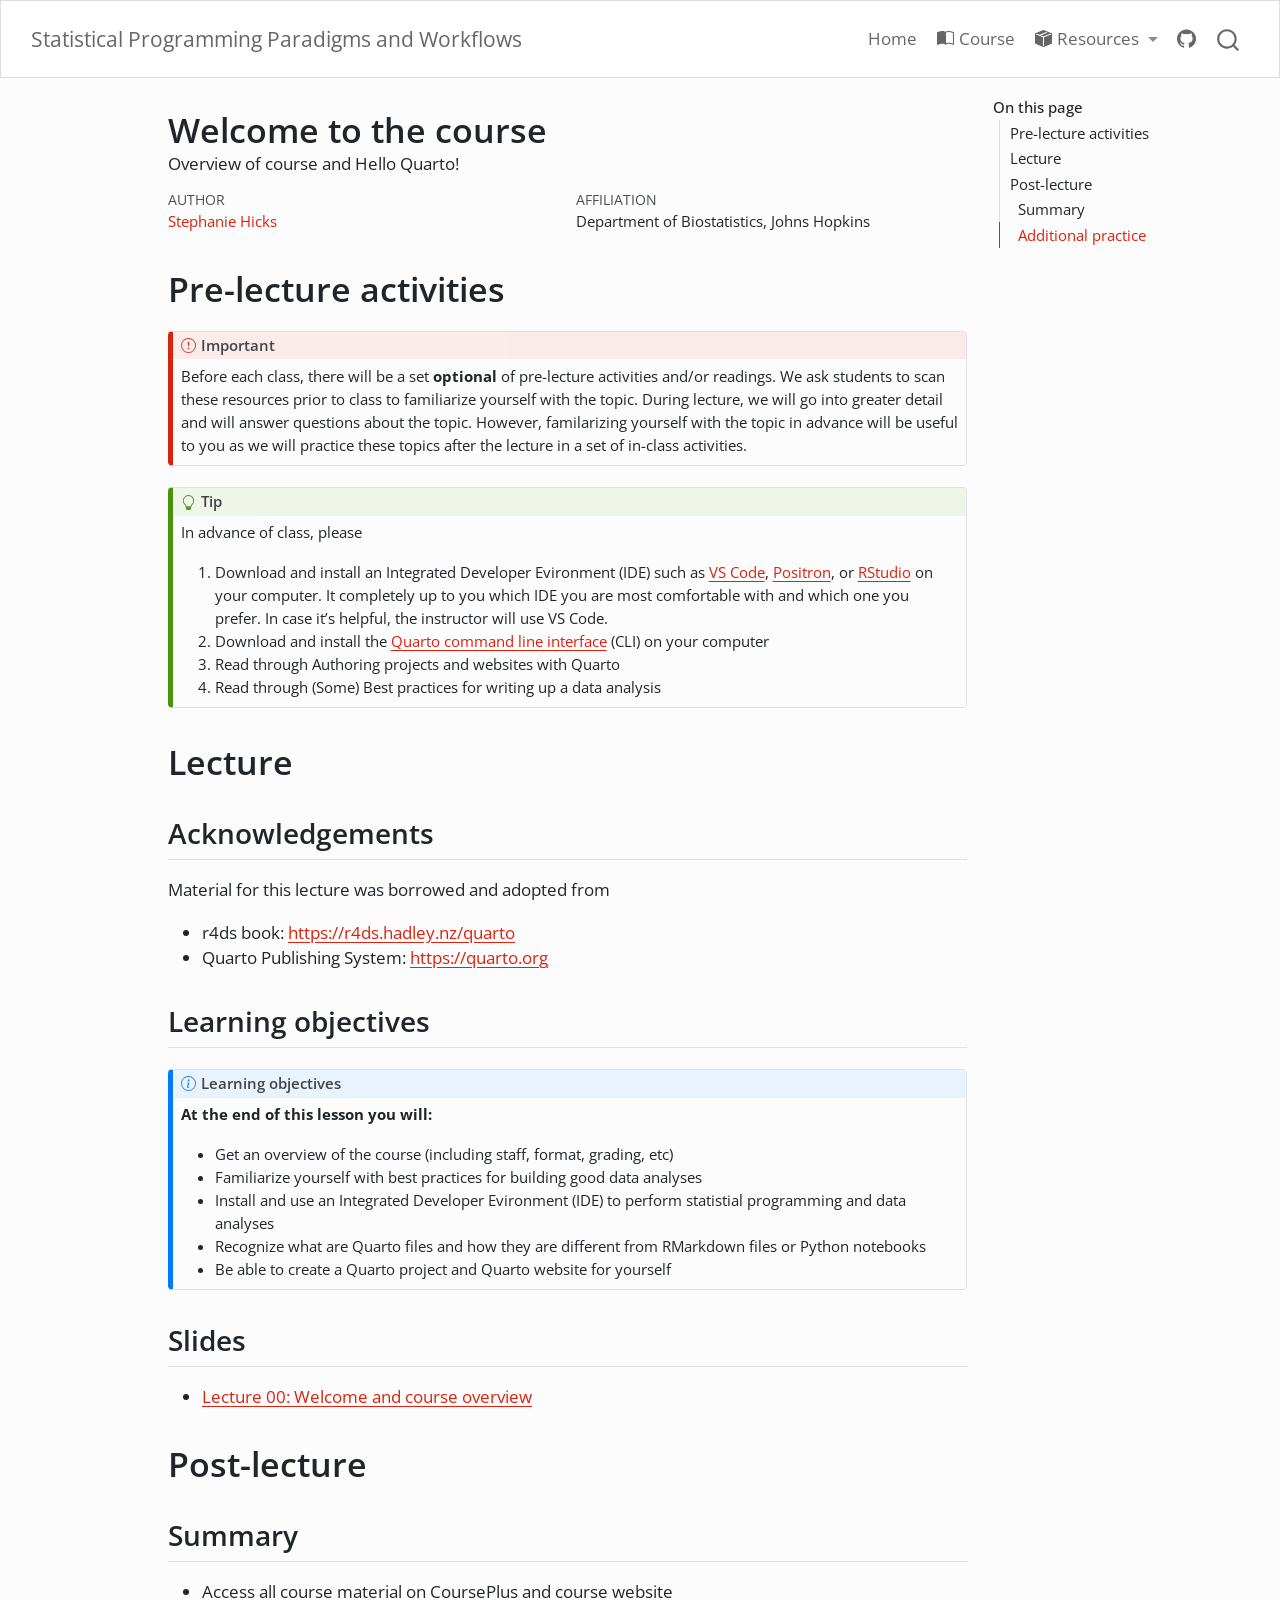
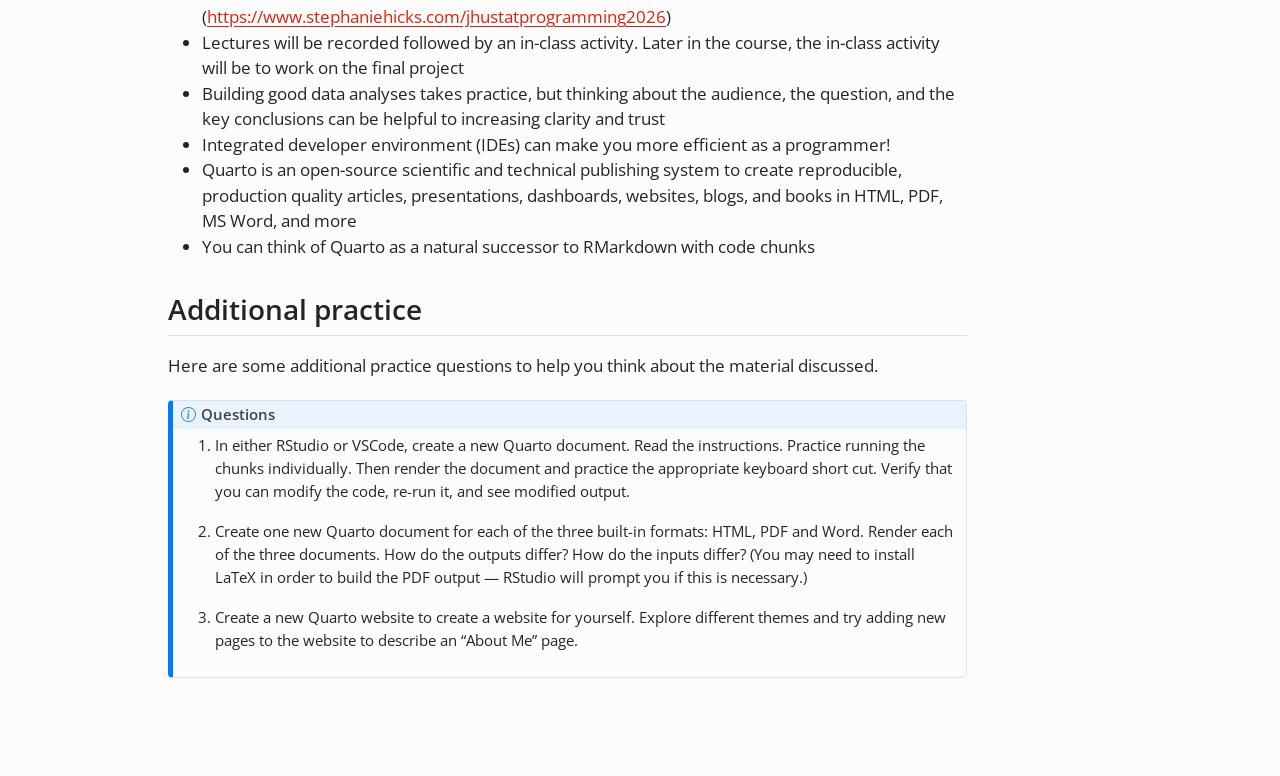
==== lectures/00-course-intro/index.html @ 5768b0e1 "Built site for gh-pages" ====
<!DOCTYPE html>
<html xmlns="http://www.w3.org/1999/xhtml" lang="en" xml:lang="en"><head>

<meta charset="utf-8">
<meta name="generator" content="quarto-1.9.38">

<meta name="viewport" content="width=device-width, initial-scale=1.0, user-scalable=yes">

<meta name="author" content="Stephanie Hicks">
<meta name="description" content="Overview of course and Hello Quarto!">

<title>Welcome to the course – Statistical Programming Paradigms and Workflows</title>
<style>
/* Default styles provided by pandoc.
** See https://pandoc.org/MANUAL.html#variables-for-html for config info.
*/
code{white-space: pre-wrap;}
span.smallcaps{font-variant: small-caps;}
div.columns{display: flex; gap: min(4vw, 1.5em);}
div.column{flex: auto; overflow-x: auto;}
div.hanging-indent{margin-left: 1.5em; text-indent: -1.5em;}
ul.task-list{list-style: none;}
ul.task-list li input[type="checkbox"] {
  width: 0.8em;
  margin: 0 0.8em 0.2em -1em; /* quarto-specific, see https://github.com/quarto-dev/quarto-cli/issues/4556 */ 
  vertical-align: middle;
}
</style>


<script src="../../site_libs/quarto-nav/quarto-nav.js"></script>
<script src="../../site_libs/quarto-nav/headroom.min.js"></script>
<script src="../../site_libs/clipboard/clipboard.min.js"></script>
<script src="../../site_libs/quarto-search/autocomplete.umd.js"></script>
<script src="../../site_libs/quarto-search/fuse.min.js"></script>
<script src="../../site_libs/quarto-search/quarto-search.js"></script>
<meta name="quarto:offset" content="../../">
<script src="../../site_libs/quarto-html/quarto.js" type="module"></script>
<script src="../../site_libs/quarto-html/tabsets/tabsets.js" type="module"></script>
<script src="../../site_libs/quarto-html/popper.min.js"></script>
<script src="../../site_libs/quarto-html/tippy.umd.min.js"></script>
<script src="../../site_libs/quarto-html/anchor.min.js"></script>
<link href="../../site_libs/quarto-html/tippy.css" rel="stylesheet">
<link href="../../site_libs/quarto-html/quarto-syntax-highlighting-15634bcf2e68342d4ad2dfa704d543f6.css" rel="stylesheet" id="quarto-text-highlighting-styles">
<script src="../../site_libs/bootstrap/bootstrap.min.js"></script>
<link href="../../site_libs/bootstrap/bootstrap-icons.css" rel="stylesheet">
<link href="../../site_libs/bootstrap/bootstrap-fd0e6b991c9841115f99ec6603b0f128.min.css" rel="stylesheet" append-hash="true" id="quarto-bootstrap" data-mode="light">
<script id="quarto-search-options" type="application/json">{
  "location": "navbar",
  "copy-button": false,
  "collapse-after": 3,
  "panel-placement": "end",
  "type": "overlay",
  "limit": 50,
  "keyboard-shortcut": [
    "f",
    "/",
    "s"
  ],
  "show-item-context": false,
  "language": {
    "search-no-results-text": "No results",
    "search-matching-documents-text": "matching documents",
    "search-copy-link-title": "Copy link to search",
    "search-hide-matches-text": "Hide additional matches",
    "search-more-match-text": "more match in this document",
    "search-more-matches-text": "more matches in this document",
    "search-clear-button-title": "Clear",
    "search-text-placeholder": "",
    "search-detached-cancel-button-title": "Cancel",
    "search-submit-button-title": "Submit",
    "search-label": "Search"
  }
}</script>


<link rel="stylesheet" href="../../styles.css">
</head>

<body class="nav-fixed quarto-light">

<div id="quarto-search-results"></div>
  <header id="quarto-header" class="headroom fixed-top">
    <nav class="navbar navbar-expand-lg " data-bs-theme="dark">
      <div class="navbar-container container-fluid">
      <div class="navbar-brand-container mx-auto">
    <a class="navbar-brand" href="../../index.html">
    <span class="navbar-title">Statistical Programming Paradigms and Workflows</span>
    </a>
  </div>
            <div id="quarto-search" class="" title="Search"></div>
          <button class="navbar-toggler" type="button" data-bs-toggle="collapse" data-bs-target="#navbarCollapse" aria-controls="navbarCollapse" role="menu" aria-expanded="false" aria-label="Toggle navigation" onclick="if (window.quartoToggleHeadroom) { window.quartoToggleHeadroom(); }">
  <span class="navbar-toggler-icon"></span>
</button>
          <div class="collapse navbar-collapse" id="navbarCollapse">
            <ul class="navbar-nav navbar-nav-scroll ms-auto">
  <li class="nav-item">
    <a class="nav-link" href="../../index.html"> <i class="bi bi-home" role="img">
</i> 
<span class="menu-text">Home</span></a>
  </li>  
  <li class="nav-item">
    <a class="nav-link" href="../../lectures.html"> <i class="bi bi-book-half" role="img">
</i> 
<span class="menu-text">Course</span></a>
  </li>  
  <li class="nav-item dropdown ">
    <a class="nav-link dropdown-toggle" href="#" id="nav-menu-resources" role="link" data-bs-toggle="dropdown" aria-expanded="false">
      <i class="bi bi-box-seam-fill" role="img">
</i> 
 <span class="menu-text">Resources</span>
    </a>
    <ul class="dropdown-menu dropdown-menu-end" aria-labelledby="nav-menu-resources">    
        <li>
    <a class="dropdown-item" href="../../readings.html">
 <span class="dropdown-text">Pre-reading</span></a>
  </li>  
        <li>
    <a class="dropdown-item" href="../../homeworks.html">
 <span class="dropdown-text">Homeworks</span></a>
  </li>  
        <li>
    <a class="dropdown-item" href="../../resources.html">
 <span class="dropdown-text">Additional Resources</span></a>
  </li>  
    </ul>
  </li>
  <li class="nav-item compact">
    <a class="nav-link" href="https://github.com/stephaniehicks/jhustatprogramming2026"> <i class="bi bi-github" role="img">
</i> 
<span class="menu-text"></span></a>
  </li>  
</ul>
          </div> <!-- /navcollapse -->
            <div class="quarto-navbar-tools">
</div>
      </div> <!-- /container-fluid -->
    </nav>
</header>
<!-- content -->
<div id="quarto-content" class="quarto-container page-columns page-rows-contents page-layout-article page-navbar">
<!-- sidebar -->
<!-- margin-sidebar -->
    <div id="quarto-margin-sidebar" class="sidebar margin-sidebar">
        <nav id="TOC" role="doc-toc" class="toc-active">
    <h2 id="toc-title">On this page</h2>
   
  <ul>
  <li><a href="#pre-lecture-activities" id="toc-pre-lecture-activities" class="nav-link active" data-scroll-target="#pre-lecture-activities">Pre-lecture activities</a></li>
  <li><a href="#lecture" id="toc-lecture" class="nav-link" data-scroll-target="#lecture">Lecture</a>
  <ul class="collapse">
  <li><a href="#acknowledgements" id="toc-acknowledgements" class="nav-link" data-scroll-target="#acknowledgements">Acknowledgements</a></li>
  <li><a href="#learning-objectives" id="toc-learning-objectives" class="nav-link" data-scroll-target="#learning-objectives">Learning objectives</a></li>
  <li><a href="#slides" id="toc-slides" class="nav-link" data-scroll-target="#slides">Slides</a></li>
  </ul></li>
  <li><a href="#post-lecture" id="toc-post-lecture" class="nav-link" data-scroll-target="#post-lecture">Post-lecture</a>
  <ul class="collapse">
  <li><a href="#summary" id="toc-summary" class="nav-link" data-scroll-target="#summary">Summary</a></li>
  <li><a href="#additional-practice" id="toc-additional-practice" class="nav-link" data-scroll-target="#additional-practice">Additional practice</a></li>
  </ul></li>
  </ul>
</nav>
    </div>
<!-- main -->
<main class="content" id="quarto-document-content">

<header id="title-block-header" class="quarto-title-block default">
<div class="quarto-title">
<h1 class="title">Welcome to the course</h1>
</div>

<div>
  <div class="description">
    Overview of course and Hello Quarto!
  </div>
</div>

<div class="quarto-title-meta-author">
  <div class="quarto-title-meta-heading">Author</div>
  <div class="quarto-title-meta-heading">Affiliation</div>
  
    <div class="quarto-title-meta-contents">
    <p class="author"><a href="https://stephaniehicks.com">Stephanie Hicks</a> </p>
  </div>
  <div class="quarto-title-meta-contents">
        <p class="affiliation">
            Department of Biostatistics, Johns Hopkins
          </p>
      </div>
  </div>

<div class="quarto-title-meta">

      
  
    
  </div>
  


</header>


<section id="pre-lecture-activities" class="level1">
<h1>Pre-lecture activities</h1>
<div class="callout callout-style-default callout-important callout-titled">
<div class="callout-header d-flex align-content-center">
<div class="callout-icon-container">
<i class="callout-icon"></i>
</div>
<div class="callout-title-container flex-fill">
Important
</div>
</div>
<div class="callout-body-container callout-body">
<p>Before each class, there will be a set <strong>optional</strong> of pre-lecture activities and/or readings. We ask students to scan these resources prior to class to familiarize yourself with the topic. During lecture, we will go into greater detail and will answer questions about the topic. However, familarizing yourself with the topic in advance will be useful to you as we will practice these topics after the lecture in a set of in-class activities.</p>
</div>
</div>
<div class="callout callout-style-default callout-tip callout-titled">
<div class="callout-header d-flex align-content-center">
<div class="callout-icon-container">
<i class="callout-icon"></i>
</div>
<div class="callout-title-container flex-fill">
Tip
</div>
</div>
<div class="callout-body-container callout-body">
<p>In advance of class, please</p>
<ol type="1">
<li>Download and install an Integrated Developer Evironment (IDE) such as <a href="https://code.visualstudio.com/">VS Code</a>, <a href="https://positron.posit.co/">Positron</a>, or <a href="https://posit.co/downloads/">RStudio</a> on your computer. It completely up to you which IDE you are most comfortable with and which one you prefer. In case it’s helpful, the instructor will use VS Code.</li>
<li>Download and install the <a href="https://quarto.org/docs/get-started/">Quarto command line interface</a> (CLI) on your computer</li>
<li>Read through Authoring projects and websites with Quarto</li>
<li>Read through (Some) Best practices for writing up a data analysis</li>
</ol>
</div>
</div>
</section>
<section id="lecture" class="level1">
<h1>Lecture</h1>
<section id="acknowledgements" class="level2">
<h2 class="anchored" data-anchor-id="acknowledgements">Acknowledgements</h2>
<p>Material for this lecture was borrowed and adopted from</p>
<ul>
<li>r4ds book: <a href="https://r4ds.hadley.nz/quarto" class="uri">https://r4ds.hadley.nz/quarto</a></li>
<li>Quarto Publishing System: <a href="https://quarto.org" class="uri">https://quarto.org</a></li>
</ul>
</section>
<section id="learning-objectives" class="level2">
<h2 class="anchored" data-anchor-id="learning-objectives">Learning objectives</h2>
<div class="callout callout-style-default callout-note callout-titled">
<div class="callout-header d-flex align-content-center">
<div class="callout-icon-container">
<i class="callout-icon"></i>
</div>
<div class="callout-title-container flex-fill">
<span class="screen-reader-only">Note</span>Learning objectives
</div>
</div>
<div class="callout-body-container callout-body">
<p><strong>At the end of this lesson you will:</strong></p>
<ul>
<li>Get an overview of the course (including staff, format, grading, etc)</li>
<li>Familiarize yourself with best practices for building good data analyses</li>
<li>Install and use an Integrated Developer Evironment (IDE) to perform statistial programming and data analyses</li>
<li>Recognize what are Quarto files and how they are different from RMarkdown files or Python notebooks</li>
<li>Be able to create a Quarto project and Quarto website for yourself</li>
</ul>
</div>
</div>
</section>
<section id="slides" class="level2">
<h2 class="anchored" data-anchor-id="slides">Slides</h2>
<ul>
<li><a href="">Lecture 00: Welcome and course overview</a></li>
</ul>
</section>
</section>
<section id="post-lecture" class="level1">
<h1>Post-lecture</h1>
<section id="summary" class="level2">
<h2 class="anchored" data-anchor-id="summary">Summary</h2>
<ul>
<li>Access all course material on CoursePlus and course website (<a href="https://www.stephaniehicks.com/jhustatprogramming2026" class="uri">https://www.stephaniehicks.com/jhustatprogramming2026</a>)</li>
<li>Lectures will be recorded followed by an in-class activity. Later in the course, the in-class activity will be to work on the final project</li>
<li>Building good data analyses takes practice, but thinking about the audience, the question, and the key conclusions can be helpful to increasing clarity and trust</li>
<li>Integrated developer environment (IDEs) can make you more efficient as a programmer!</li>
<li>Quarto is an open-source scientific and technical publishing system to create reproducible, production quality articles, presentations, dashboards, websites, blogs, and books in HTML, PDF, MS Word, and more</li>
<li>You can think of Quarto as a natural successor to RMarkdown with code chunks</li>
</ul>
</section>
<section id="additional-practice" class="level2">
<h2 class="anchored" data-anchor-id="additional-practice">Additional practice</h2>
<p>Here are some additional practice questions to help you think about the material discussed.</p>
<div class="callout callout-style-default callout-note callout-titled">
<div class="callout-header d-flex align-content-center">
<div class="callout-icon-container">
<i class="callout-icon"></i>
</div>
<div class="callout-title-container flex-fill">
<span class="screen-reader-only">Note</span>Questions
</div>
</div>
<div class="callout-body-container callout-body">
<ol type="1">
<li><p>In either RStudio or VSCode, create a new Quarto document. Read the instructions. Practice running the chunks individually. Then render the document and practice the appropriate keyboard short cut. Verify that you can modify the code, re-run it, and see modified output.</p></li>
<li><p>Create one new Quarto document for each of the three built-in formats: HTML, PDF and Word. Render each of the three documents. How do the outputs differ? How do the inputs differ? (You may need to install LaTeX in order to build the PDF output — RStudio will prompt you if this is necessary.)</p></li>
<li><p>Create a new Quarto website to create a website for yourself. Explore different themes and try adding new pages to the website to describe an “About Me” page.</p></li>
</ol>
</div>
</div>


</section>
</section>

</main> <!-- /main -->
<script id="quarto-html-after-body" type="application/javascript">
  window.document.addEventListener("DOMContentLoaded", function (event) {
    const icon = "";
    const anchorJS = new window.AnchorJS();
    anchorJS.options = {
      placement: 'right',
      icon: icon
    };
    anchorJS.add('.anchored');
    const isCodeAnnotation = (el) => {
      for (const clz of el.classList) {
        if (clz.startsWith('code-annotation-')) {                     
          return true;
        }
      }
      return false;
    }
    const onCopySuccess = function(e) {
      // button target
      const button = e.trigger;
      // don't keep focus
      button.blur();
      // flash "checked"
      button.classList.add('code-copy-button-checked');
      var currentTitle = button.getAttribute("title");
      button.setAttribute("title", "Copied!");
      let tooltip;
      if (window.bootstrap) {
        button.setAttribute("data-bs-toggle", "tooltip");
        button.setAttribute("data-bs-placement", "left");
        button.setAttribute("data-bs-title", "Copied!");
        tooltip = new bootstrap.Tooltip(button, 
          { trigger: "manual", 
            customClass: "code-copy-button-tooltip",
            offset: [0, -8]});
        tooltip.show();    
      }
      setTimeout(function() {
        if (tooltip) {
          tooltip.hide();
          button.removeAttribute("data-bs-title");
          button.removeAttribute("data-bs-toggle");
          button.removeAttribute("data-bs-placement");
        }
        button.setAttribute("title", currentTitle);
        button.classList.remove('code-copy-button-checked');
      }, 1000);
      // clear code selection
      e.clearSelection();
    }
    const getTextToCopy = function(trigger) {
      const outerScaffold = trigger.parentElement.cloneNode(true);
      const codeEl = outerScaffold.querySelector('code');
      for (const childEl of codeEl.children) {
        if (isCodeAnnotation(childEl)) {
          childEl.remove();
        }
      }
      return codeEl.innerText;
    }
    const clipboard = new window.ClipboardJS('.code-copy-button:not([data-in-quarto-modal])', {
      text: getTextToCopy
    });
    clipboard.on('success', onCopySuccess);
    if (window.document.getElementById('quarto-embedded-source-code-modal')) {
      const clipboardModal = new window.ClipboardJS('.code-copy-button[data-in-quarto-modal]', {
        text: getTextToCopy,
        container: window.document.getElementById('quarto-embedded-source-code-modal')
      });
      clipboardModal.on('success', onCopySuccess);
    }
      var localhostRegex = new RegExp(/^(?:http|https):\/\/localhost\:?[0-9]*\//);
      var mailtoRegex = new RegExp(/^mailto:/);
        var filterRegex = new RegExp('/' + window.location.host + '/');
      var isInternal = (href) => {
          return filterRegex.test(href) || localhostRegex.test(href) || mailtoRegex.test(href);
      }
      // Inspect non-navigation links and adorn them if external
     var links = window.document.querySelectorAll('a[href]:not(.nav-link):not(.navbar-brand):not(.toc-action):not(.sidebar-link):not(.sidebar-item-toggle):not(.pagination-link):not(.no-external):not([aria-hidden]):not(.dropdown-item):not(.quarto-navigation-tool):not(.about-link)');
      for (var i=0; i<links.length; i++) {
        const link = links[i];
        if (!isInternal(link.href)) {
          // undo the damage that might have been done by quarto-nav.js in the case of
          // links that we want to consider external
          if (link.dataset.originalHref !== undefined) {
            link.href = link.dataset.originalHref;
          }
        }
      }
    function tippyHover(el, contentFn, onTriggerFn, onUntriggerFn) {
      const config = {
        allowHTML: true,
        maxWidth: 500,
        delay: 100,
        arrow: false,
        appendTo: function(el) {
            return el.parentElement;
        },
        interactive: true,
        interactiveBorder: 10,
        theme: 'quarto',
        placement: 'bottom-start',
      };
      if (contentFn) {
        config.content = contentFn;
      }
      if (onTriggerFn) {
        config.onTrigger = onTriggerFn;
      }
      if (onUntriggerFn) {
        config.onUntrigger = onUntriggerFn;
      }
      window.tippy(el, config); 
    }
    const noterefs = window.document.querySelectorAll('a[role="doc-noteref"]');
    for (var i=0; i<noterefs.length; i++) {
      const ref = noterefs[i];
      tippyHover(ref, function() {
        // use id or data attribute instead here
        let href = ref.getAttribute('data-footnote-href') || ref.getAttribute('href');
        try { href = new URL(href).hash; } catch {}
        const id = href.replace(/^#\/?/, "");
        const note = window.document.getElementById(id);
        if (note) {
          return note.innerHTML;
        } else {
          return "";
        }
      });
    }
    const xrefs = window.document.querySelectorAll('a.quarto-xref');
    const processXRef = (id, note) => {
      // Strip column container classes
      const stripColumnClz = (el) => {
        el.classList.remove("page-full", "page-columns");
        if (el.children) {
          for (const child of el.children) {
            stripColumnClz(child);
          }
        }
      }
      stripColumnClz(note)
      if (id === null || id.startsWith('sec-')) {
        // Special case sections, only their first couple elements
        const container = document.createElement("div");
        if (note.children && note.children.length > 2) {
          container.appendChild(note.children[0].cloneNode(true));
          for (let i = 1; i < note.children.length; i++) {
            const child = note.children[i];
            if (child.tagName === "P" && child.innerText === "") {
              continue;
            } else {
              container.appendChild(child.cloneNode(true));
              break;
            }
          }
          if (window.Quarto?.typesetMath) {
            window.Quarto.typesetMath(container);
          }
          return container.innerHTML
        } else {
          if (window.Quarto?.typesetMath) {
            window.Quarto.typesetMath(note);
          }
          return note.innerHTML;
        }
      } else {
        // Remove any anchor links if they are present
        const anchorLink = note.querySelector('a.anchorjs-link');
        if (anchorLink) {
          anchorLink.remove();
        }
        if (window.Quarto?.typesetMath) {
          window.Quarto.typesetMath(note);
        }
        if (note.classList.contains("callout")) {
          return note.outerHTML;
        } else {
          return note.innerHTML;
        }
      }
    }
    for (var i=0; i<xrefs.length; i++) {
      const xref = xrefs[i];
      tippyHover(xref, undefined, function(instance) {
        instance.disable();
        let url = xref.getAttribute('href');
        let hash = undefined; 
        if (url.startsWith('#')) {
          hash = url;
        } else {
          try { hash = new URL(url).hash; } catch {}
        }
        if (hash) {
          const id = hash.replace(/^#\/?/, "");
          const note = window.document.getElementById(id);
          if (note !== null) {
            try {
              const html = processXRef(id, note.cloneNode(true));
              instance.setContent(html);
            } finally {
              instance.enable();
              instance.show();
            }
          } else {
            // See if we can fetch this
            fetch(url.split('#')[0])
            .then(res => res.text())
            .then(html => {
              const parser = new DOMParser();
              const htmlDoc = parser.parseFromString(html, "text/html");
              const note = htmlDoc.getElementById(id);
              if (note !== null) {
                const html = processXRef(id, note);
                instance.setContent(html);
              } 
            }).finally(() => {
              instance.enable();
              instance.show();
            });
          }
        } else {
          // See if we can fetch a full url (with no hash to target)
          // This is a special case and we should probably do some content thinning / targeting
          fetch(url)
          .then(res => res.text())
          .then(html => {
            const parser = new DOMParser();
            const htmlDoc = parser.parseFromString(html, "text/html");
            const note = htmlDoc.querySelector('main.content');
            if (note !== null) {
              // This should only happen for chapter cross references
              // (since there is no id in the URL)
              // remove the first header
              if (note.children.length > 0 && note.children[0].tagName === "HEADER") {
                note.children[0].remove();
              }
              const html = processXRef(null, note);
              instance.setContent(html);
            } 
          }).finally(() => {
            instance.enable();
            instance.show();
          });
        }
      }, function(instance) {
      });
    }
        let selectedAnnoteEl;
        const selectorForAnnotation = ( cell, annotation) => {
          let cellAttr = 'data-code-cell="' + cell + '"';
          let lineAttr = 'data-code-annotation="' +  annotation + '"';
          const selector = 'span[' + cellAttr + '][' + lineAttr + ']';
          return selector;
        }
        const selectCodeLines = (annoteEl) => {
          const doc = window.document;
          const targetCell = annoteEl.getAttribute("data-target-cell");
          const targetAnnotation = annoteEl.getAttribute("data-target-annotation");
          const annoteSpan = window.document.querySelector(selectorForAnnotation(targetCell, targetAnnotation));
          const lines = annoteSpan.getAttribute("data-code-lines").split(",");
          const lineIds = lines.map((line) => {
            return targetCell + "-" + line;
          })
          let top = null;
          let height = null;
          let parent = null;
          if (lineIds.length > 0) {
              //compute the position of the single el (top and bottom and make a div)
              const el = window.document.getElementById(lineIds[0]);
              top = el.offsetTop;
              height = el.offsetHeight;
              parent = el.parentElement.parentElement;
            if (lineIds.length > 1) {
              const lastEl = window.document.getElementById(lineIds[lineIds.length - 1]);
              const bottom = lastEl.offsetTop + lastEl.offsetHeight;
              height = bottom - top;
            }
            if (top !== null && height !== null && parent !== null) {
              // cook up a div (if necessary) and position it 
              let div = window.document.getElementById("code-annotation-line-highlight");
              if (div === null) {
                div = window.document.createElement("div");
                div.setAttribute("id", "code-annotation-line-highlight");
                div.style.position = 'absolute';
                parent.appendChild(div);
              }
              div.style.top = top - 2 + "px";
              div.style.height = height + 4 + "px";
              div.style.left = 0;
              let gutterDiv = window.document.getElementById("code-annotation-line-highlight-gutter");
              if (gutterDiv === null) {
                gutterDiv = window.document.createElement("div");
                gutterDiv.setAttribute("id", "code-annotation-line-highlight-gutter");
                gutterDiv.style.position = 'absolute';
                const codeCell = window.document.getElementById(targetCell);
                const gutter = codeCell.querySelector('.code-annotation-gutter');
                gutter.appendChild(gutterDiv);
              }
              gutterDiv.style.top = top - 2 + "px";
              gutterDiv.style.height = height + 4 + "px";
            }
            selectedAnnoteEl = annoteEl;
          }
        };
        const unselectCodeLines = () => {
          const elementsIds = ["code-annotation-line-highlight", "code-annotation-line-highlight-gutter"];
          elementsIds.forEach((elId) => {
            const div = window.document.getElementById(elId);
            if (div) {
              div.remove();
            }
          });
          selectedAnnoteEl = undefined;
        };
          // Handle positioning of the toggle
      window.addEventListener(
        "resize",
        throttle(() => {
          elRect = undefined;
          if (selectedAnnoteEl) {
            selectCodeLines(selectedAnnoteEl);
          }
        }, 10)
      );
      function throttle(fn, ms) {
      let throttle = false;
      let timer;
        return (...args) => {
          if(!throttle) { // first call gets through
              fn.apply(this, args);
              throttle = true;
          } else { // all the others get throttled
              if(timer) clearTimeout(timer); // cancel #2
              timer = setTimeout(() => {
                fn.apply(this, args);
                timer = throttle = false;
              }, ms);
          }
        };
      }
        // Attach click handler to the DT
        const annoteDls = window.document.querySelectorAll('dt[data-target-cell]');
        for (const annoteDlNode of annoteDls) {
          annoteDlNode.addEventListener('click', (event) => {
            const clickedEl = event.target;
            if (clickedEl !== selectedAnnoteEl) {
              unselectCodeLines();
              const activeEl = window.document.querySelector('dt[data-target-cell].code-annotation-active');
              if (activeEl) {
                activeEl.classList.remove('code-annotation-active');
              }
              selectCodeLines(clickedEl);
              clickedEl.classList.add('code-annotation-active');
            } else {
              // Unselect the line
              unselectCodeLines();
              clickedEl.classList.remove('code-annotation-active');
            }
          });
        }
    const findCites = (el) => {
      const parentEl = el.parentElement;
      if (parentEl) {
        const cites = parentEl.dataset.cites;
        if (cites) {
          return {
            el,
            cites: cites.split(' ')
          };
        } else {
          return findCites(el.parentElement)
        }
      } else {
        return undefined;
      }
    };
    var bibliorefs = window.document.querySelectorAll('a[role="doc-biblioref"]');
    for (var i=0; i<bibliorefs.length; i++) {
      const ref = bibliorefs[i];
      const citeInfo = findCites(ref);
      if (citeInfo) {
        tippyHover(citeInfo.el, function() {
          var popup = window.document.createElement('div');
          citeInfo.cites.forEach(function(cite) {
            var citeDiv = window.document.createElement('div');
            citeDiv.classList.add('hanging-indent');
            citeDiv.classList.add('csl-entry');
            var biblioDiv = window.document.getElementById('ref-' + cite);
            if (biblioDiv) {
              citeDiv.innerHTML = biblioDiv.innerHTML;
            }
            popup.appendChild(citeDiv);
          });
          return popup.innerHTML;
        });
      }
    }
  });
  </script>
</div> <!-- /content -->




</body></html>
---- site_libs/quarto-html/tippy.css ----
.tippy-box[data-animation=fade][data-state=hidden]{opacity:0}[data-tippy-root]{max-width:calc(100vw - 10px)}.tippy-box{position:relative;background-color:#333;color:#fff;border-radius:4px;font-size:14px;line-height:1.4;white-space:normal;outline:0;transition-property:transform,visibility,opacity}.tippy-box[data-placement^=top]>.tippy-arrow{bottom:0}.tippy-box[data-placement^=top]>.tippy-arrow:before{bottom:-7px;left:0;border-width:8px 8px 0;border-top-color:initial;transform-origin:center top}.tippy-box[data-placement^=bottom]>.tippy-arrow{top:0}.tippy-box[data-placement^=bottom]>.tippy-arrow:before{top:-7px;left:0;border-width:0 8px 8px;border-bottom-color:initial;transform-origin:center bottom}.tippy-box[data-placement^=left]>.tippy-arrow{right:0}.tippy-box[data-placement^=left]>.tippy-arrow:before{border-width:8px 0 8px 8px;border-left-color:initial;right:-7px;transform-origin:center left}.tippy-box[data-placement^=right]>.tippy-arrow{left:0}.tippy-box[data-placement^=right]>.tippy-arrow:before{left:-7px;border-width:8px 8px 8px 0;border-right-color:initial;transform-origin:center right}.tippy-box[data-inertia][data-state=visible]{transition-timing-function:cubic-bezier(.54,1.5,.38,1.11)}.tippy-arrow{width:16px;height:16px;color:#333}.tippy-arrow:before{content:"";position:absolute;border-color:transparent;border-style:solid}.tippy-content{position:relative;padding:5px 9px;z-index:1}
---- site_libs/quarto-html/quarto-syntax-highlighting-15634bcf2e68342d4ad2dfa704d543f6.css ----
/* quarto syntax highlight colors */
:root {
  --quarto-hl-ot-color: #003B4F;
  --quarto-hl-at-color: #657422;
  --quarto-hl-ss-color: #20794D;
  --quarto-hl-an-color: #5E5E5E;
  --quarto-hl-fu-color: #4758AB;
  --quarto-hl-st-color: #20794D;
  --quarto-hl-cf-color: #003B4F;
  --quarto-hl-op-color: #5E5E5E;
  --quarto-hl-er-color: #AD0000;
  --quarto-hl-bn-color: #AD0000;
  --quarto-hl-al-color: #AD0000;
  --quarto-hl-va-color: #111111;
  --quarto-hl-bu-color: inherit;
  --quarto-hl-ex-color: inherit;
  --quarto-hl-pp-color: #AD0000;
  --quarto-hl-in-color: #5E5E5E;
  --quarto-hl-vs-color: #20794D;
  --quarto-hl-wa-color: #5E5E5E;
  --quarto-hl-do-color: #5E5E5E;
  --quarto-hl-im-color: #00769E;
  --quarto-hl-ch-color: #20794D;
  --quarto-hl-dt-color: #AD0000;
  --quarto-hl-fl-color: #AD0000;
  --quarto-hl-co-color: #5E5E5E;
  --quarto-hl-cv-color: #5E5E5E;
  --quarto-hl-cn-color: #8f5902;
  --quarto-hl-sc-color: #5E5E5E;
  --quarto-hl-dv-color: #AD0000;
  --quarto-hl-kw-color: #003B4F;
}

/* other quarto variables */
:root {
  --quarto-font-monospace: SFMono-Regular, Menlo, Monaco, Consolas, "Liberation Mono", "Courier New", monospace;
}

/* syntax highlight based on Pandoc's rules */
pre > code.sourceCode > span {
  color: #003B4F;
}

code.sourceCode > span {
  color: #003B4F;
}

div.sourceCode,
div.sourceCode pre.sourceCode {
  color: #003B4F;
}

/* Normal */
code span {
  color: #003B4F;
}

/* Alert */
code span.al {
  color: #AD0000;
  font-style: inherit;
}

/* Annotation */
code span.an {
  color: #5E5E5E;
  font-style: inherit;
}

/* Attribute */
code span.at {
  color: #657422;
  font-style: inherit;
}

/* BaseN */
code span.bn {
  color: #AD0000;
  font-style: inherit;
}

/* BuiltIn */
code span.bu {
  font-style: inherit;
}

/* ControlFlow */
code span.cf {
  color: #003B4F;
  font-weight: bold;
  font-style: inherit;
}

/* Char */
code span.ch {
  color: #20794D;
  font-style: inherit;
}

/* Constant */
code span.cn {
  color: #8f5902;
  font-style: inherit;
}

/* Comment */
code span.co {
  color: #5E5E5E;
  font-style: inherit;
}

/* CommentVar */
code span.cv {
  color: #5E5E5E;
  font-style: italic;
}

/* Documentation */
code span.do {
  color: #5E5E5E;
  font-style: italic;
}

/* DataType */
code span.dt {
  color: #AD0000;
  font-style: inherit;
}

/* DecVal */
code span.dv {
  color: #AD0000;
  font-style: inherit;
}

/* Error */
code span.er {
  color: #AD0000;
  font-style: inherit;
}

/* Extension */
code span.ex {
  font-style: inherit;
}

/* Float */
code span.fl {
  color: #AD0000;
  font-style: inherit;
}

/* Function */
code span.fu {
  color: #4758AB;
  font-style: inherit;
}

/* Import */
code span.im {
  color: #00769E;
  font-style: inherit;
}

/* Information */
code span.in {
  color: #5E5E5E;
  font-style: inherit;
}

/* Keyword */
code span.kw {
  color: #003B4F;
  font-weight: bold;
  font-style: inherit;
}

/* Operator */
code span.op {
  color: #5E5E5E;
  font-style: inherit;
}

/* Other */
code span.ot {
  color: #003B4F;
  font-style: inherit;
}

/* Preprocessor */
code span.pp {
  color: #AD0000;
  font-style: inherit;
}

/* SpecialChar */
code span.sc {
  color: #5E5E5E;
  font-style: inherit;
}

/* SpecialString */
code span.ss {
  color: #20794D;
  font-style: inherit;
}

/* String */
code span.st {
  color: #20794D;
  font-style: inherit;
}

/* Variable */
code span.va {
  color: #111111;
  font-style: inherit;
}

/* VerbatimString */
code span.vs {
  color: #20794D;
  font-style: inherit;
}

/* Warning */
code span.wa {
  color: #5E5E5E;
  font-style: italic;
}

.prevent-inlining {
  content: "</";
}

/*# sourceMappingURL=f23921c56f73e400b49028c9186a1aa0.css.map */
---- styles.css ----
/* css styles */
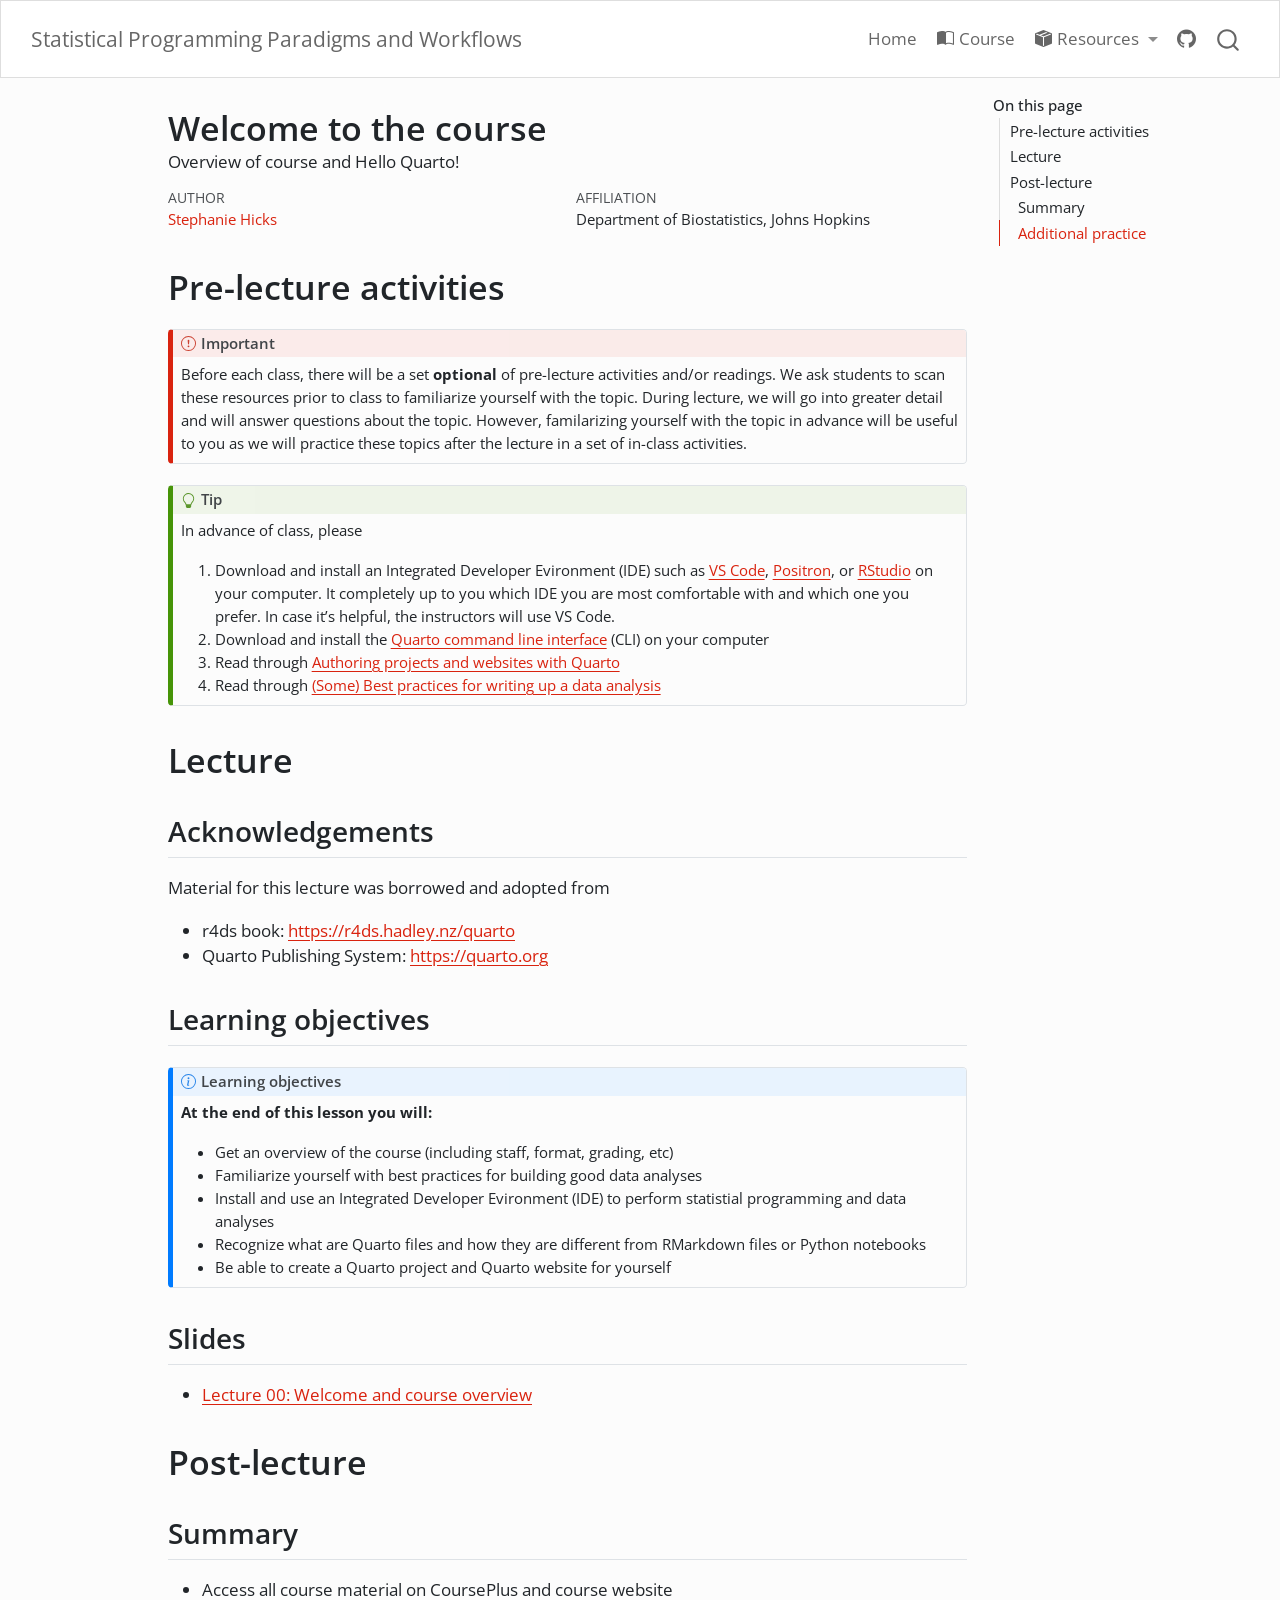
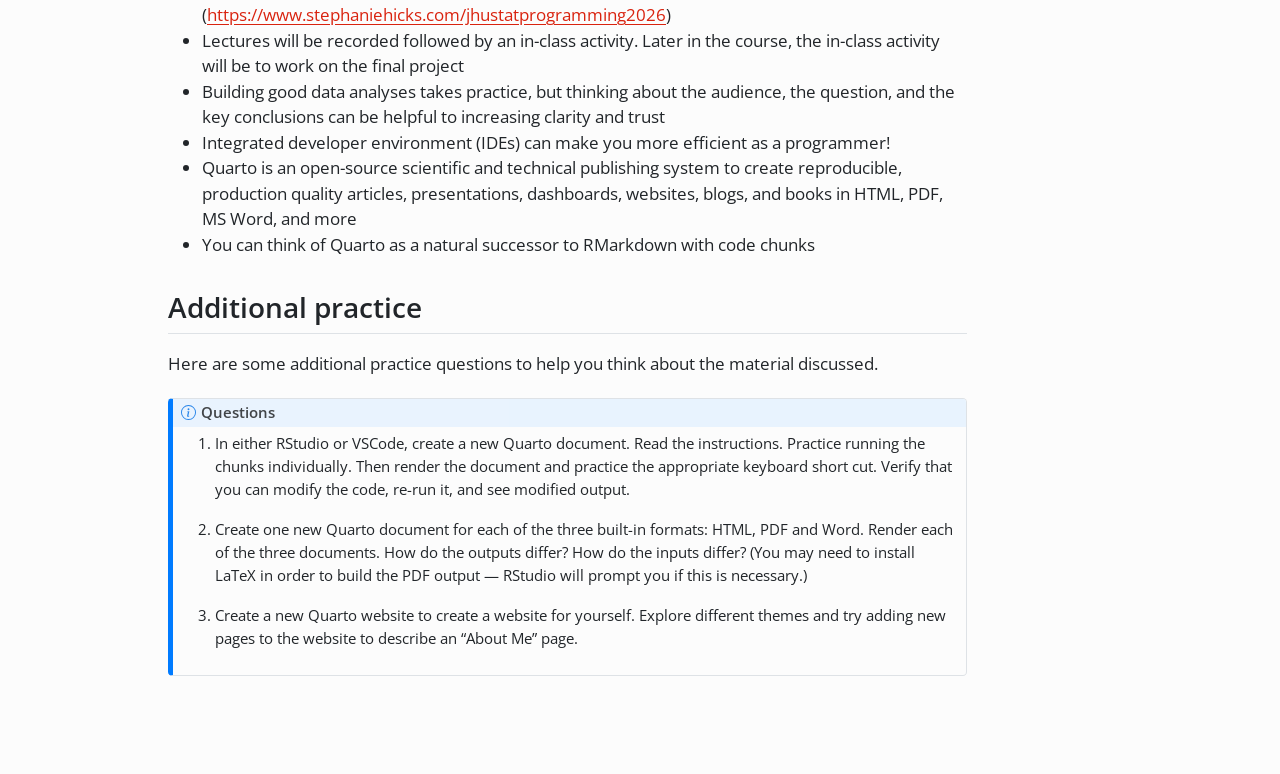
==== commit e73aa7a6: "Built site for gh-pages" ====
--- a/lectures/00-course-intro/index.html
+++ b/lectures/00-course-intro/index.html
@@ -2,7 +2,7 @@
 <html xmlns="http://www.w3.org/1999/xhtml" lang="en" xml:lang="en"><head>
 
 <meta charset="utf-8">
-<meta name="generator" content="quarto-1.9.38">
+<meta name="generator" content="quarto-1.10.19">
 
 <meta name="viewport" content="width=device-width, initial-scale=1.0, user-scalable=yes">
 
@@ -14,10 +14,13 @@
 /* Default styles provided by pandoc.
 ** See https://pandoc.org/MANUAL.html#variables-for-html for config info.
 */
-code{white-space: pre-wrap;}
 span.smallcaps{font-variant: small-caps;}
-div.columns{display: flex; gap: min(4vw, 1.5em);}
-div.column{flex: auto; overflow-x: auto;}
+div.columns{display: flex; gap: 1.5em;}
+div.column{flex: auto;}
+@media screen {
+div.columns{gap: min(4vw, 1.5em);}
+div.column{overflow-x: auto;}
+}
 div.hanging-indent{margin-left: 1.5em; text-indent: -1.5em;}
 ul.task-list{list-style: none;}
 ul.task-list li input[type="checkbox"] {
@@ -41,10 +44,10 @@
 <script src="../../site_libs/quarto-html/tippy.umd.min.js"></script>
 <script src="../../site_libs/quarto-html/anchor.min.js"></script>
 <link href="../../site_libs/quarto-html/tippy.css" rel="stylesheet">
-<link href="../../site_libs/quarto-html/quarto-syntax-highlighting-15634bcf2e68342d4ad2dfa704d543f6.css" rel="stylesheet" id="quarto-text-highlighting-styles">
+<link href="../../site_libs/quarto-html/quarto-syntax-highlighting-bf27225e3a48a9273f3daa8f8e829971.css" rel="stylesheet" id="quarto-text-highlighting-styles">
 <script src="../../site_libs/bootstrap/bootstrap.min.js"></script>
 <link href="../../site_libs/bootstrap/bootstrap-icons.css" rel="stylesheet">
-<link href="../../site_libs/bootstrap/bootstrap-fd0e6b991c9841115f99ec6603b0f128.min.css" rel="stylesheet" append-hash="true" id="quarto-bootstrap" data-mode="light">
+<link href="../../site_libs/bootstrap/bootstrap-bd96c79fb341d3a7dc5cc66cf6f7c539.min.css" rel="stylesheet" append-hash="true" id="quarto-bootstrap" data-mode="light">
 <script id="quarto-search-options" type="application/json">{
   "location": "navbar",
   "copy-button": false,
@@ -228,10 +231,10 @@
 <div class="callout-body-container callout-body">
 <p>In advance of class, please</p>
 <ol type="1">
-<li>Download and install an Integrated Developer Evironment (IDE) such as <a href="https://code.visualstudio.com/">VS Code</a>, <a href="https://positron.posit.co/">Positron</a>, or <a href="https://posit.co/downloads/">RStudio</a> on your computer. It completely up to you which IDE you are most comfortable with and which one you prefer. In case it’s helpful, the instructor will use VS Code.</li>
+<li>Download and install an Integrated Developer Evironment (IDE) such as <a href="https://code.visualstudio.com/">VS Code</a>, <a href="https://positron.posit.co/">Positron</a>, or <a href="https://posit.co/downloads/">RStudio</a> on your computer. It completely up to you which IDE you are most comfortable with and which one you prefer. In case it’s helpful, the instructors will use VS Code.</li>
 <li>Download and install the <a href="https://quarto.org/docs/get-started/">Quarto command line interface</a> (CLI) on your computer</li>
-<li>Read through Authoring projects and websites with Quarto</li>
-<li>Read through (Some) Best practices for writing up a data analysis</li>
+<li>Read through <a href="../../readings/00-quarto/index.html">Authoring projects and websites with Quarto</a></li>
+<li>Read through <a href="../../readings/00-best-practices-data-analysis/index.html">(Some) Best practices for writing up a data analysis</a></li>
 </ol>
 </div>
 </div>
@@ -272,7 +275,7 @@
 <section id="slides" class="level2">
 <h2 class="anchored" data-anchor-id="slides">Slides</h2>
 <ul>
-<li><a href="">Lecture 00: Welcome and course overview</a></li>
+<li><a href="https://docs.google.com/presentation/d/1e66tFHGnKh0bZ0uhAT8i0BVqByCX6KHvsHXczLHprWw/edit?usp=sharing">Lecture 00: Welcome and course overview</a></li>
 </ul>
 </section>
 </section>
@@ -388,7 +391,7 @@
     }
       var localhostRegex = new RegExp(/^(?:http|https):\/\/localhost\:?[0-9]*\//);
       var mailtoRegex = new RegExp(/^mailto:/);
-        var filterRegex = new RegExp('/' + window.location.host + '/');
+        var filterRegex = new RegExp("https:\/\/stephaniehicks\.github\.io\/jhustatprogramming2026\/");
       var isInternal = (href) => {
           return filterRegex.test(href) || localhostRegex.test(href) || mailtoRegex.test(href);
       }
--- a/site_libs/quarto-html/quarto-syntax-highlighting-bf27225e3a48a9273f3daa8f8e829971.css
+++ b/site_libs/quarto-html/quarto-syntax-highlighting-bf27225e3a48a9273f3daa8f8e829971.css
@@ -0,0 +1,236 @@
+/* quarto syntax highlight colors */
+:root {
+  --quarto-hl-ot-color: #003B4F;
+  --quarto-hl-at-color: #657422;
+  --quarto-hl-ss-color: #20794D;
+  --quarto-hl-an-color: #5E5E5E;
+  --quarto-hl-fu-color: #4758AB;
+  --quarto-hl-st-color: #20794D;
+  --quarto-hl-cf-color: #003B4F;
+  --quarto-hl-op-color: #5E5E5E;
+  --quarto-hl-er-color: #AD0000;
+  --quarto-hl-bn-color: #AD0000;
+  --quarto-hl-al-color: #AD0000;
+  --quarto-hl-va-color: #111111;
+  --quarto-hl-bu-color: inherit;
+  --quarto-hl-ex-color: inherit;
+  --quarto-hl-pp-color: #AD0000;
+  --quarto-hl-in-color: #5E5E5E;
+  --quarto-hl-vs-color: #20794D;
+  --quarto-hl-wa-color: #5E5E5E;
+  --quarto-hl-do-color: #5E5E5E;
+  --quarto-hl-im-color: #00769E;
+  --quarto-hl-ch-color: #20794D;
+  --quarto-hl-dt-color: #AD0000;
+  --quarto-hl-fl-color: #AD0000;
+  --quarto-hl-co-color: #5E5E5E;
+  --quarto-hl-cv-color: #5E5E5E;
+  --quarto-hl-cn-color: #8f5902;
+  --quarto-hl-sc-color: #5E5E5E;
+  --quarto-hl-dv-color: #AD0000;
+  --quarto-hl-kw-color: #003B4F;
+}
+
+/* other quarto variables */
+:root {
+  --quarto-font-monospace: SFMono-Regular, Menlo, Monaco, Consolas, "Liberation Mono", "Courier New", monospace;
+}
+
+/* syntax highlight based on Pandoc's rules */
+pre > code.sourceCode > span {
+  color: #003B4F;
+}
+
+code.sourceCode > span {
+  color: #003B4F;
+}
+
+div.sourceCode,
+div.sourceCode pre.sourceCode {
+  color: #003B4F;
+}
+
+/* Normal */
+code span {
+  color: #003B4F;
+}
+
+/* Alert */
+code span.al {
+  color: #AD0000;
+  font-style: inherit;
+}
+
+/* Annotation */
+code span.an {
+  color: #5E5E5E;
+  font-style: inherit;
+}
+
+/* Attribute */
+code span.at {
+  color: #657422;
+  font-style: inherit;
+}
+
+/* BaseN */
+code span.bn {
+  color: #AD0000;
+  font-style: inherit;
+}
+
+/* BuiltIn */
+code span.bu {
+  font-style: inherit;
+}
+
+/* ControlFlow */
+code span.cf {
+  color: #003B4F;
+  font-weight: bold;
+  font-style: inherit;
+}
+
+/* Char */
+code span.ch {
+  color: #20794D;
+  font-style: inherit;
+}
+
+/* Constant */
+code span.cn {
+  color: #8f5902;
+  font-style: inherit;
+}
+
+/* Comment */
+code span.co {
+  color: #5E5E5E;
+  font-style: inherit;
+}
+
+/* CommentVar */
+code span.cv {
+  color: #5E5E5E;
+  font-style: italic;
+}
+
+/* Documentation */
+code span.do {
+  color: #5E5E5E;
+  font-style: italic;
+}
+
+/* DataType */
+code span.dt {
+  color: #AD0000;
+  font-style: inherit;
+}
+
+/* DecVal */
+code span.dv {
+  color: #AD0000;
+  font-style: inherit;
+}
+
+/* Error */
+code span.er {
+  color: #AD0000;
+  font-style: inherit;
+}
+
+/* Extension */
+code span.ex {
+  font-style: inherit;
+}
+
+/* Float */
+code span.fl {
+  color: #AD0000;
+  font-style: inherit;
+}
+
+/* Function */
+code span.fu {
+  color: #4758AB;
+  font-style: inherit;
+}
+
+/* Import */
+code span.im {
+  color: #00769E;
+  font-style: inherit;
+}
+
+/* Information */
+code span.in {
+  color: #5E5E5E;
+  font-style: inherit;
+}
+
+/* Keyword */
+code span.kw {
+  color: #003B4F;
+  font-weight: bold;
+  font-style: inherit;
+}
+
+/* Operator */
+code span.op {
+  color: #5E5E5E;
+  font-style: inherit;
+}
+
+/* Other */
+code span.ot {
+  color: #003B4F;
+  font-style: inherit;
+}
+
+/* Preprocessor */
+code span.pp {
+  color: #AD0000;
+  font-style: inherit;
+}
+
+/* SpecialChar */
+code span.sc {
+  color: #5E5E5E;
+  font-style: inherit;
+}
+
+/* SpecialString */
+code span.ss {
+  color: #20794D;
+  font-style: inherit;
+}
+
+/* String */
+code span.st {
+  color: #20794D;
+  font-style: inherit;
+}
+
+/* Variable */
+code span.va {
+  color: #111111;
+  font-style: inherit;
+}
+
+/* VerbatimString */
+code span.vs {
+  color: #20794D;
+  font-style: inherit;
+}
+
+/* Warning */
+code span.wa {
+  color: #5E5E5E;
+  font-style: italic;
+}
+
+.prevent-inlining {
+  content: "</";
+}
+
+/*# sourceMappingURL=8be38f48d34c45af72792cbd699585e7.css.map */
